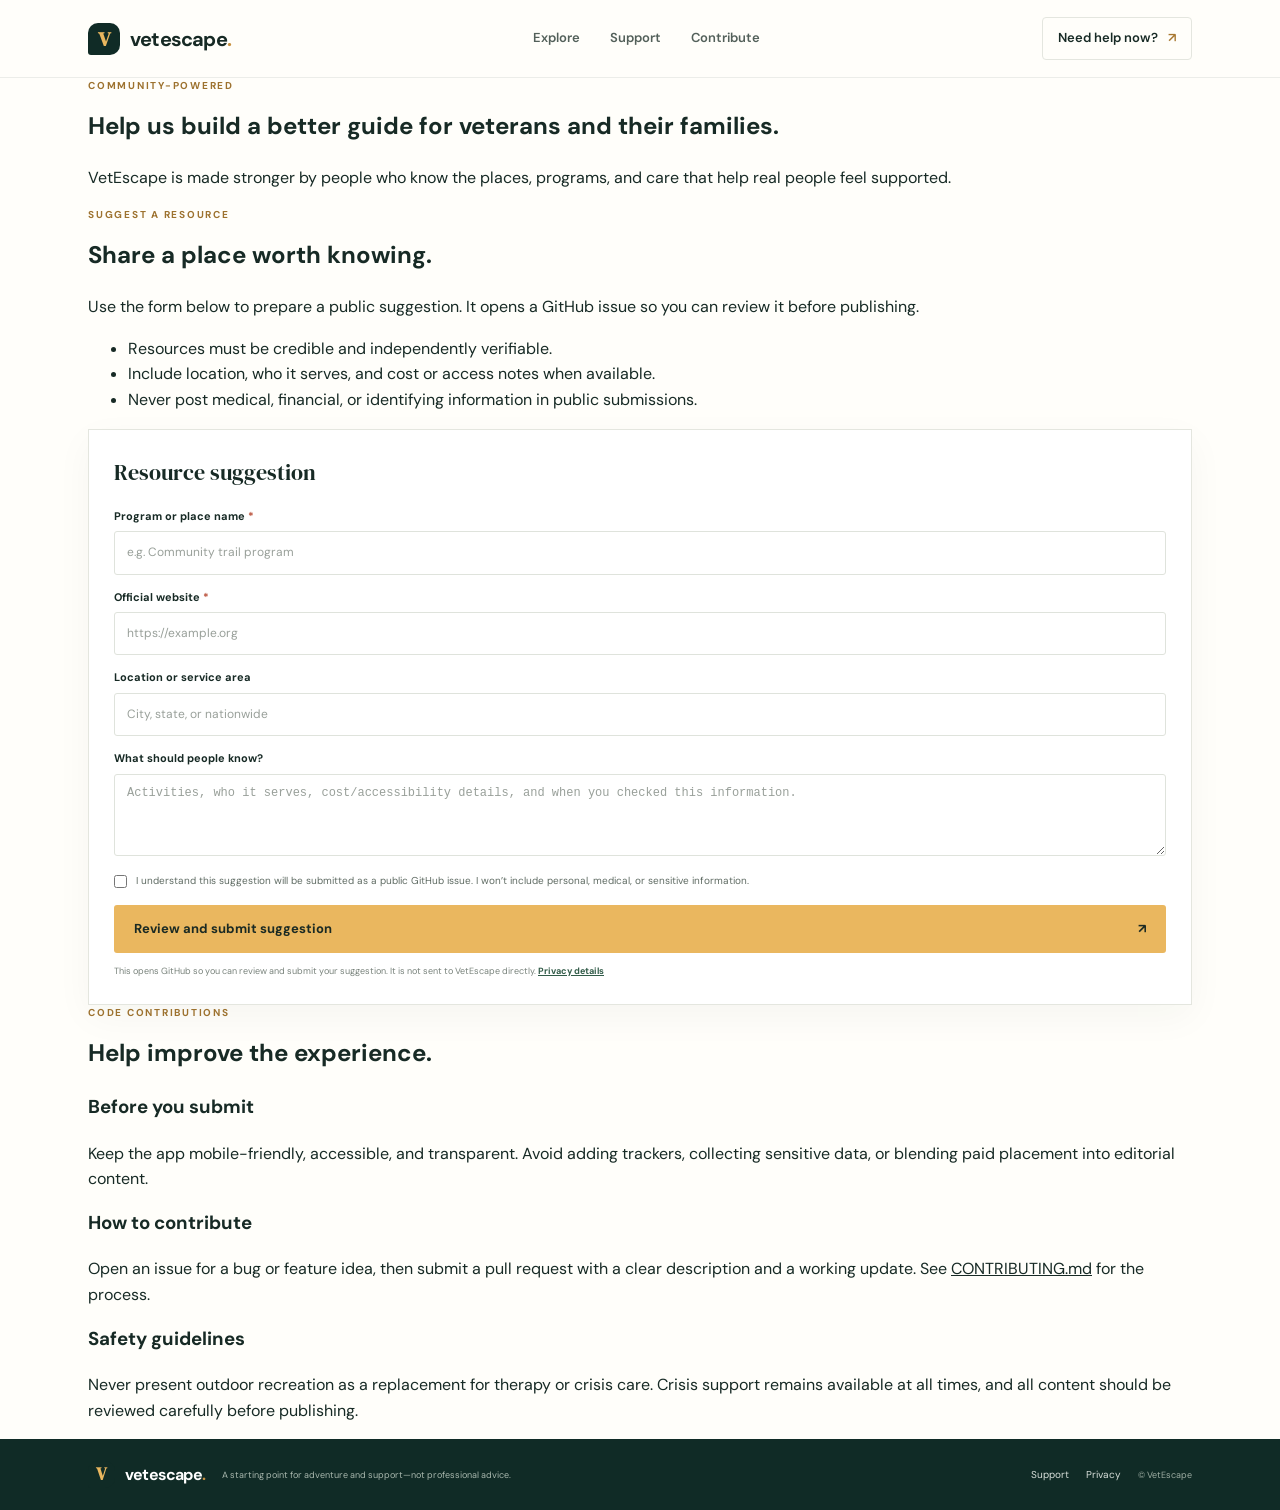
==== contribute.html @ 2bd5b64e "Expand the public launch with dedicated support, privacy, and contribution pages for the VetEscape a" ====
<!doctype html>
<html lang="en">
<head>
  <meta charset="utf-8">
  <meta name="viewport" content="width=device-width, initial-scale=1, viewport-fit=cover">
  <meta name="theme-color" content="#102b26">
  <meta name="description" content="Suggest a veteran resource, volunteer to help, or review the VetEscape guidelines and privacy policy.">
  <title>Contribute to VetEscape</title>
  <link rel="icon" href="icons/vetescape.svg" type="image/svg+xml">
  <link rel="manifest" href="manifest.webmanifest">
  <link rel="stylesheet" href="styles.css">
  <link rel="stylesheet" href="launch.css">
  <script src="app.js" defer></script>
</head>
<body>
  <header class="site-header"><div class="header-inner">
    <a class="brand" href="index.html" aria-label="VetEscape home"><span class="brand-mark" aria-hidden="true">V</span><span>vetescape<span class="brand-period">.</span></span></a>
    <nav class="main-nav" aria-label="Main navigation">
      <a href="index.html#explore">Explore</a>
      <a href="support.html">Support</a>
      <a href="contribute.html">Contribute</a>
    </nav>
    <a class="header-help" href="index.html#urgent-help">Need help now? <span aria-hidden="true">↗</span></a>
  </div></header>

  <main class="page-shell">
    <section class="page-hero subpage-hero">
      <div class="section-wrap narrow-copy">
        <p class="eyebrow eyebrow-dark">Community-powered</p>
        <h1>Help us build a better guide for veterans and their families.</h1>
        <p class="lead">VetEscape is made stronger by people who know the places, programs, and care that help real people feel supported.</p>
      </div>
    </section>

    <section class="section-wrap page-section">
      <div class="two-column-grid">
        <div>
          <p class="eyebrow eyebrow-dark">Suggest a resource</p>
          <h2>Share a place worth knowing.</h2>
          <p>Use the form below to prepare a public suggestion. It opens a GitHub issue so you can review it before publishing.</p>
          <ul class="bullet-list">
            <li>Resources must be credible and independently verifiable.</li>
            <li>Include location, who it serves, and cost or access notes when available.</li>
            <li>Never post medical, financial, or identifying information in public submissions.</li>
          </ul>
        </div>

        <form class="submission-form" id="resource-form">
          <p class="form-caption">Resource suggestion</p>
          <div class="form-row"><label for="submit-name">Program or place name <span aria-hidden="true">*</span></label><input id="submit-name" name="name" required maxlength="100" placeholder="e.g. Community trail program"></div>
          <div class="form-row"><label for="submit-url">Official website <span aria-hidden="true">*</span></label><input id="submit-url" name="url" type="url" required maxlength="300" placeholder="https://example.org"></div>
          <div class="form-row"><label for="submit-location">Location or service area</label><input id="submit-location" name="location" maxlength="120" placeholder="City, state, or nationwide"></div>
          <div class="form-row"><label for="submit-details">What should people know?</label><textarea id="submit-details" name="details" rows="4" maxlength="700" placeholder="Activities, who it serves, cost/accessibility details, and when you checked this information."></textarea></div>
          <label class="public-notice"><input id="public-confirm" type="checkbox" required><span>I understand this suggestion will be submitted as a public GitHub issue. I won’t include personal, medical, or sensitive information.</span></label>
          <button class="button button-primary submit-button" type="submit">Review and submit suggestion <span aria-hidden="true">↗</span></button>
          <p class="form-footnote">This opens GitHub so you can review and submit your suggestion. It is not sent to VetEscape directly. <a href="privacy.html">Privacy details</a></p>
        </form>
      </div>
    </section>

    <section class="section-wrap page-section muted-panel">
      <p class="eyebrow eyebrow-dark">Code contributions</p>
      <h2>Help improve the experience.</h2>
      <div class="stack-grid">
        <div>
          <h3>Before you submit</h3>
          <p>Keep the app mobile-friendly, accessible, and transparent. Avoid adding trackers, collecting sensitive data, or blending paid placement into editorial content.</p>
        </div>
        <div>
          <h3>How to contribute</h3>
          <p>Open an issue for a bug or feature idea, then submit a pull request with a clear description and a working update. See <a href="CONTRIBUTING.md">CONTRIBUTING.md</a> for the process.</p>
        </div>
        <div>
          <h3>Safety guidelines</h3>
          <p>Never present outdoor recreation as a replacement for therapy or crisis care. Crisis support remains available at all times, and all content should be reviewed carefully before publishing.</p>
        </div>
      </div>
    </section>
  </main>

  <footer class="site-footer">
    <div class="footer-inner">
      <a class="brand footer-brand" href="index.html"><span class="brand-mark" aria-hidden="true">V</span><span>vetescape<span class="brand-period">.</span></span></a>
      <p>A starting point for adventure and support—not professional advice.</p>
      <a href="support.html">Support</a>
      <a href="privacy.html">Privacy</a>
      <span class="copyright">© <span id="year"></span> VetEscape</span>
    </div>
  </footer>

  <div class="toast" id="toast" role="status" aria-live="polite"></div>
</body>
</html>
---- styles.css ----
@import url('https://fonts.googleapis.com/css2?family=DM+Sans:wght@400;500;600;700&family=DM+Serif+Display:ital@0;1&display=swap');
:root{--ink:#172a25;--forest:#102b26;--green:#24483d;--gold:#eab75f;--paper:#fffefa;--muted:#69746e;--line:#e4e6df;--serif:'DM Serif Display',Georgia,serif;--sans:'DM Sans',Arial,sans-serif;--max:1160px}*{box-sizing:border-box}html{scroll-behavior:smooth;scroll-padding-top:90px}body{margin:0;color:var(--ink);background:var(--paper);font:16px/1.6 var(--sans);-webkit-font-smoothing:antialiased}a{color:inherit}button,input{font:inherit}.skip-link{position:absolute;left:1rem;top:-100px;padding:.7rem 1rem;background:white;color:var(--ink);z-index:20}.skip-link:focus{top:1rem}.visually-hidden{position:absolute;width:1px;height:1px;padding:0;margin:-1px;overflow:hidden;clip:rect(0,0,0,0);white-space:nowrap;border:0}.site-header{height:78px;background:var(--paper);border-bottom:1px solid rgba(23,42,37,.08);position:relative;z-index:5}.header-inner{height:100%;max-width:var(--max);padding:0 28px;margin:auto;display:flex;align-items:center;justify-content:space-between}.brand{display:inline-flex;align-items:center;gap:10px;text-decoration:none;font-size:20px;font-weight:700;letter-spacing:-.8px}.brand-mark{width:32px;height:32px;display:grid;place-items:center;background:var(--forest);color:var(--gold);font-family:var(--serif);font-size:20px;border-radius:10px 10px 10px 3px}.brand-period{color:#c7903f}.main-nav{display:flex;gap:30px;margin-left:20px}.main-nav a,.header-help{font-size:13px;font-weight:600;text-decoration:none}.main-nav a{color:#53605a}.header-help{padding:10px 15px;border:1px solid var(--line);border-radius:4px}.header-help span{margin-left:7px;color:#a87831}.hero{background:var(--forest);color:#fff;min-height:500px;position:relative;overflow:hidden}.hero-inner{max-width:var(--max);min-height:500px;margin:auto;padding:62px 28px 54px;display:grid;grid-template-columns:1fr .95fr;align-items:center;gap:35px}.hero-copy{position:relative;z-index:2;padding-bottom:12px}.eyebrow{font-size:10px;letter-spacing:1.75px;text-transform:uppercase;font-weight:700;color:#e3ba71;margin:0 0 20px;display:flex;align-items:center;gap:10px}.eyebrow-dot{width:7px;height:7px;border-radius:50%;background:var(--gold)}h1,h2,h3,p{margin-top:0}.hero h1,.section-heading h2,.support-heading h2,.steps-heading h2,.contribute-inner h2,.closing-cta h2{font-family:var(--serif);font-weight:400;letter-spacing:-1.6px}.hero h1{font-size:clamp(43px,5.2vw,66px);line-height:1.08;margin:0 0 20px}.hero h1 em,.section-heading h2 em,.support-heading h2 em,.steps-heading h2 em,.contribute-inner h2 em,.closing-cta h2 em{font-weight:400;color:#d9b670}.hero-description{max-width:455px;color:#d0d9d3;font-size:15px;line-height:1.8;margin-bottom:25px}.button{min-height:48px;padding:0 20px;display:inline-flex;align-items:center;justify-content:center;gap:22px;border:0;border-radius:3px;text-decoration:none;font-weight:700;font-size:13px;cursor:pointer;transition:transform .18s,background .18s}.button:hover{transform:translateY(-2px)}.button-primary{background:var(--gold);color:#1b2a23}.button-primary:hover{background:#f1c778}.hero-note{font-size:11px;color:#c1cec5;margin:22px 0 0}.hero-note span{color:var(--gold);margin-right:7px}.hero-art{height:350px;position:relative;align-self:end}.sun{width:184px;height:184px;border-radius:50%;background:#dfb767;position:absolute;top:3px;right:82px}.landscape{width:100%;height:auto;position:absolute;right:-28px;bottom:-2px}.art-label{position:absolute;z-index:1;right:10px;top:92px;color:#f8eed9;writing-mode:vertical-rl;font-size:9px;letter-spacing:2px}.art-caption{position:absolute;z-index:1;left:24px;bottom:40px;display:flex;align-items:center;gap:9px;font-size:10px;color:#fff}.caption-line{width:27px;height:1px;background:var(--gold)}.hero-bottom{position:absolute;bottom:0;left:50%;transform:translateX(-50%);width:min(var(--max),100%);padding:10px 28px;border-top:1px solid #ffffff29;display:flex;justify-content:space-between;color:#9eb0a4;font-size:9px;letter-spacing:1.4px}.urgent-strip{background:#b94f39;color:white;padding:25px max(28px,calc((100vw - var(--max))/2 + 28px));display:grid;grid-template-columns:44px 1fr auto;column-gap:17px;align-items:center;position:relative}.urgent-icon{height:36px;width:36px;border:1px solid #ffffff8f;border-radius:50%;display:grid;place-items:center;font-family:var(--serif);font-size:21px}.urgent-copy{grid-column:2}.urgent-kicker{font-size:9px;text-transform:uppercase;font-weight:700;letter-spacing:1.4px;margin:0 0 2px;color:#ffe1ce}.urgent-copy h2{font-size:19px;line-height:1.3;margin:0 0 2px;font-family:var(--serif);font-weight:400}.urgent-copy>p:last-child{font-size:11px;color:#ffe3d8;margin:0}.urgent-actions{grid-column:3;grid-row:1 / span 2;display:flex;align-items:center;gap:20px}.button-light{background:#fffaf0;color:#57291f;min-height:42px;padding:0 15px;font-size:12px;gap:5px}.button-light strong{font-size:15px}.text-link{padding:0;border:0;background:none;color:#a87831;font-size:12px;font-weight:700;text-decoration:none;cursor:pointer}.light-link{color:white;white-space:nowrap}.light-link span{margin-left:5px}.urgent-emergency{position:absolute;right:max(28px,calc((100vw - var(--max))/2 + 28px));bottom:2px;margin:0;transform:translateY(100%);font-size:10px;color:#6b6258;z-index:1}.urgent-emergency a{font-weight:700;color:#8a3525}.section-wrap{max-width:var(--max);padding-left:28px;padding-right:28px;margin-left:auto;margin-right:auto}.explore-section{padding-top:96px;padding-bottom:83px}.section-heading{display:flex;align-items:flex-end;justify-content:space-between;gap:35px;margin-bottom:35px}.eyebrow-dark{color:#9d722f;margin-bottom:13px}.section-heading h2,.support-heading h2,.steps-heading h2,.contribute-inner h2{font-size:45px;line-height:1.12;margin:0}.section-heading h2 em,.support-heading h2 em,.steps-heading h2 em,.contribute-inner h2 em{color:#718977}.section-intro{max-width:390px;color:var(--muted);font-size:13px;line-height:1.9;margin:0 0 4px}.location-search{background:#f1f2eb;padding:17px 18px 12px;border:1px solid #e8e9e1;margin-bottom:25px}.location-field{display:flex;align-items:center;gap:10px}.location-icon{font-size:22px;color:#718977}.location-field input{height:45px;min-width:0;flex:1;background:#fff;border:1px solid #dfe3dc;border-radius:3px;padding:0 12px;outline:none;font-size:12px}.location-field input:focus,.search-box:focus-within{border-color:#718977;box-shadow:0 0 0 3px #7189771f}.location-submit{min-height:45px;gap:12px}.location-search>p{font-size:10px;color:#707a72;margin:8px 0 0 33px}.resource-tools{border-top:1px solid var(--line);padding-top:21px}.search-box{display:flex;align-items:center;width:min(100%,520px);height:48px;border:1px solid #dfe3dc;border-radius:3px;padding:0 13px;background:#fff}.search-icon{font-size:24px;color:#7e8982;line-height:1;margin-right:10px}.search-box input{border:0;outline:0;min-width:0;flex:1;background:transparent;color:var(--ink);font-size:12px}.search-box input::placeholder{color:#919993}.search-box kbd{font-family:var(--sans);font-size:10px;border:1px solid var(--line);border-radius:3px;color:#7c857f;padding:2px 6px}.category-list{display:flex;flex-wrap:wrap;gap:8px;margin-top:18px}.category-button{padding:8px 13px;border:1px solid #e3e5df;border-radius:99px;background:transparent;color:#626e67;font-size:11px;cursor:pointer;transition:all .15s}.category-button:hover{border-color:#718977;color:var(--forest)}.category-button.is-active{background:var(--forest);border-color:var(--forest);color:#fff}.results-meta{display:flex;justify-content:space-between;align-items:center;margin:32px 0 13px}.results-meta p{font-size:11px;font-weight:700;color:#657168;margin:0}.share-button{border:0;background:none;color:#53645a;font-size:11px;font-weight:700;cursor:pointer}.share-button span{color:#9d722f;margin-right:5px}.resource-grid{display:grid;grid-template-columns:repeat(3,1fr);gap:13px}.resource-card{min-height:210px;padding:20px 20px 17px;border:1px solid #e6e8e2;border-radius:4px;display:flex;flex-direction:column;background:#fff;transition:transform .18s,border-color .18s,box-shadow .18s}.resource-card:hover{transform:translateY(-3px);border-color:#cdd7cb;box-shadow:0 8px 24px #172a250f}.card-top{display:flex;justify-content:space-between;align-items:center;margin-bottom:14px}.card-category{font-size:9px;text-transform:uppercase;letter-spacing:1.1px;font-weight:700;color:#718977}.card-icon{width:30px;height:30px;border-radius:50%;display:grid;place-items:center;background:#eff2eb;color:#3c6551;font-size:14px}.resource-card h3{font-family:var(--serif);font-size:20px;font-weight:400;line-height:1.22;margin:0 0 8px}.resource-card>p{font-size:11px;line-height:1.65;color:#6c7770;margin:0 0 15px}.card-link{display:inline-flex;align-items:center;gap:7px;margin-top:auto;text-decoration:none;color:#315b48;font-size:11px;font-weight:700}.card-link:hover{text-decoration:underline}.source-note{display:flex;gap:9px;align-items:flex-start;margin:22px 0 0;color:#818a84;font-size:10px;line-height:1.7}.source-note span{color:#9c7c40;font-size:13px}.no-results{text-align:center;padding:56px 10px;color:#657168}.no-results>span{display:inline-grid;place-items:center;border-radius:50%;width:44px;height:44px;background:#eff2eb;font-size:22px}.no-results h3{font-family:var(--serif);font-size:23px;font-weight:400;margin:12px 0 4px;color:var(--ink)}.no-results p{font-size:12px;margin:0 0 12px}.no-results[hidden],.resource-grid[hidden]{display:none}.support-section{background:#17392f;color:#fff;padding:70px 0}.support-inner{display:grid;grid-template-columns:1fr 1fr;gap:75px;align-items:center}.support-heading .eyebrow{color:var(--gold)}.support-heading h2{font-size:42px}.support-heading h2 em{color:#d9b670}.support-heading>p:not(.eyebrow){max-width:405px;color:#cad6ce;font-size:12px;line-height:1.8;margin:15px 0 20px}.button-outline{border:1px solid #ffffff7a;color:white;min-height:43px;gap:13px}.button-outline:hover{background:#ffffff14}.support-note{display:grid;grid-template-columns:40px 1fr;gap:15px;padding:24px;border:1px solid #ffffff38;background:#ffffff09}.support-symbol{width:36px;height:36px;display:grid;place-items:center;border-radius:50%;background:#2c5145;color:#e8bc69;font-size:18px}.support-note h3{font-family:var(--serif);font-weight:400;font-size:21px;margin:0 0 7px}.support-note p{font-size:11px;line-height:1.8;color:#cfdbd2;margin:0 0 13px}.support-note a{display:block;color:#f0c66f;font-size:11px;font-weight:700;text-decoration:none;margin-top:9px}.support-note a:hover{text-decoration:underline}.steps-section{background:#f1f2eb;padding:74px 0 78px}.steps-inner{display:grid;grid-template-columns:.75fr 1.25fr;gap:90px;align-items:center}.steps-heading .eyebrow{color:#9d722f}.steps-heading h2{font-size:42px}.steps-heading>p:last-child{max-width:310px;font-size:12px;line-height:1.8;color:#6b766e;margin:16px 0 0}.steps-list{padding:0;margin:0;list-style:none;border-top:1px solid #dce1d8}.steps-list li{padding:22px 0;border-bottom:1px solid #dce1d8;display:grid;grid-template-columns:42px 1fr 22px;gap:13px;align-items:start}.step-number{font-size:10px;font-weight:700;color:#a37a3c;padding-top:4px}.steps-list h3{font-size:14px;margin:0 0 4px}.steps-list p{font-size:11px;line-height:1.7;color:#69756d;margin:0;max-width:430px}.step-arrow{color:#87968a}.contribute-section{padding:75px 0}.contribute-inner{display:grid;grid-template-columns:1fr .75fr;gap:80px;align-items:center}.contribute-inner>div:first-child>p:last-child{max-width:485px;color:var(--muted);font-size:13px;line-height:1.85;margin:14px 0 0}.contribute-actions{display:flex;align-items:flex-start;flex-direction:column;gap:13px}.community-link{font-size:12px;font-weight:700;color:#315b48;text-decoration:none}.community-link:hover{text-decoration:underline}.contribute-actions>p{font-size:10px;color:#818a84;margin:0}.closing-cta{padding:70px 20px 75px;text-align:center;background:#1a3a31;color:white}.closing-cta .eyebrow{justify-content:center}.closing-cta h2{font-family:var(--serif);font-weight:400;letter-spacing:-1.6px;font-size:44px;line-height:1.1;margin:0 0 23px}.closing-cta h2 em{color:var(--gold)}.site-footer{background:#102b26;color:#d9e0db}.footer-inner{max-width:var(--max);margin:auto;padding:22px 28px;display:flex;align-items:center;gap:20px}.footer-brand{font-size:16px;color:#fff}.footer-brand .brand-mark{width:27px;height:27px;font-size:17px}.footer-inner>p{font-size:9px;color:#a9b8ae;margin:0}.footer-inner>a:not(.brand){font-size:10px;text-decoration:none;color:#d9e0db;margin-left:auto}.footer-inner>a:not(.brand)+a:not(.brand){margin-left:0}.footer-inner>a:not(.brand) span{color:var(--gold);margin-left:4px}.copyright{font-size:9px;color:#9eada3}.toast{position:fixed;left:50%;bottom:22px;transform:translate(-50%,20px);padding:11px 17px;background:#172a25;color:#fff;font-size:12px;border-radius:4px;opacity:0;pointer-events:none;transition:opacity .2s,transform .2s;z-index:10;box-shadow:0 5px 20px #0002}.toast.is-visible{opacity:1;transform:translate(-50%,0)}
@media(max-width:760px){.hero-inner{grid-template-columns:1fr .8fr;gap:0;min-height:455px;padding-top:48px}.hero-art{height:300px;margin-right:-20px}.hero-description{font-size:13px}.urgent-strip{grid-template-columns:35px 1fr;gap:10px;padding-top:20px;padding-bottom:27px}.urgent-icon{width:31px;height:31px}.urgent-copy{grid-column:2}.urgent-actions{grid-column:2;grid-row:2;margin-top:13px;gap:15px}.urgent-emergency{right:25px;bottom:-4px}.section-heading{align-items:flex-start;flex-direction:column;gap:15px}.section-heading h2{font-size:40px}.section-intro{max-width:500px}.resource-grid{grid-template-columns:repeat(2,1fr)}.support-inner{grid-template-columns:1fr;gap:32px}.support-heading>p:not(.eyebrow){max-width:550px}.steps-inner{grid-template-columns:1fr;gap:35px}.steps-heading>p:last-child{max-width:500px}.contribute-inner{grid-template-columns:1fr;gap:25px}.footer-inner{flex-wrap:wrap;gap:12px 20px}.footer-inner>p{order:3;flex-basis:100%}.footer-inner>a:not(.brand){margin-left:auto}}
@media(max-width:520px){.site-header{height:66px}.header-inner{padding:0 19px}.main-nav{display:none}.brand{font-size:18px}.header-help{font-size:11px;padding:8px 10px}.hero-inner{display:block;min-height:0;padding:52px 21px 0}.hero h1{font-size:47px}.hero-description{max-width:380px}.hero-art{height:230px;margin:2px -10px 0 10px}.sun{width:135px;height:135px;right:73px;top:0}.landscape{right:-10px;width:100%}.art-label{right:0;top:54px}.art-caption{left:10px;bottom:25px}.hero-bottom{padding:9px 21px}.urgent-strip{padding:20px 19px 30px;grid-template-columns:30px 1fr}.urgent-copy h2{font-size:17px}.urgent-copy>p:last-child{font-size:10px}.urgent-actions{gap:12px}.button-light{font-size:11px;padding:0 11px}.light-link{font-size:11px}.urgent-emergency{right:19px;font-size:9px}.section-wrap{padding-left:20px;padding-right:20px}.explore-section{padding-top:78px;padding-bottom:65px}.section-heading h2{font-size:37px}.section-intro{font-size:12px}.location-search{padding:13px 12px 10px}.location-field{gap:7px;flex-wrap:wrap}.location-icon{display:none}.location-field input{flex-basis:100%}.location-submit{width:100%}.location-search>p{margin-left:0}.category-list{gap:7px}.category-button{font-size:10px;padding:7px 10px}.results-meta{margin-top:25px}.resource-grid{grid-template-columns:1fr;gap:10px}.resource-card{min-height:175px;padding:17px}.resource-card h3{font-size:19px}.support-section{padding:55px 0}.support-heading h2,.steps-heading h2,.contribute-inner h2{font-size:38px}.support-note{padding:18px 14px;grid-template-columns:32px 1fr;gap:12px}.support-symbol{width:30px;height:30px}.steps-section{padding:57px 0 60px}.steps-list li{grid-template-columns:32px 1fr 15px;gap:10px;padding:19px 0}.contribute-section{padding:56px 0}.closing-cta{padding:58px 15px 63px}.closing-cta h2{font-size:39px}.footer-inner{padding:20px}.footer-inner>a:not(.brand){margin-left:0}.copyright{margin-left:auto}}
@media(prefers-reduced-motion:reduce){*,*::before,*::after{scroll-behavior:auto!important;transition:none!important}}
---- launch.css ----
/* Launch polish: submission, sponsorship and installable app controls. */
.header-actions{display:flex;align-items:center;gap:10px}.install-button{display:inline-flex;align-items:center;gap:8px;min-height:39px;padding:0 12px;border:1px solid #dfe3dc;border-radius:4px;background:#fffefa;color:#24483d;font-size:11px;font-weight:700;cursor:pointer}.install-button span{color:#a87831}.install-button:hover,.install-button.install-ready{border-color:#718977;background:#f1f2eb}.contribute-section{padding:78px 0;background:#f8f7f2}.contribute-inner{display:grid;grid-template-columns:.82fr 1fr;gap:80px;align-items:start}.contribute-inner h2,.funding-inner h2{font-family:var(--serif);font-size:45px;font-weight:400;line-height:1.12;letter-spacing:-1.6px;margin:0}.contribute-inner h2 em,.funding-inner h2 em{font-weight:400;color:#718977}.contribute-intro>p:last-child{max-width:450px;color:var(--muted);font-size:13px;line-height:1.85;margin:15px 0 0}.submission-form{padding:25px;background:#fff;border:1px solid var(--line);box-shadow:0 12px 36px #172a250a}.form-caption{font-family:var(--serif);font-size:22px;margin:0 0 18px}.form-row{margin-bottom:14px}.form-row label{display:block;font-size:11px;font-weight:700;margin-bottom:6px}.form-row label span{color:#b94f39}.form-row input,.form-row textarea{display:block;width:100%;border:1px solid #dfe3dc;border-radius:3px;padding:11px 12px;background:#fff;color:var(--ink);font-size:12px;outline:none}.form-row textarea{resize:vertical;min-height:82px}.form-row input:focus,.form-row textarea:focus{border-color:#718977;box-shadow:0 0 0 3px #7189771f}.form-row input::placeholder,.form-row textarea::placeholder{color:#99a09a}.public-notice{display:flex;align-items:flex-start;gap:9px;color:#5f6b63;font-size:10px;line-height:1.55;margin:17px 0}.public-notice input{margin:2px 0 0;accent-color:var(--forest)}.submit-button{width:100%;justify-content:space-between}.form-footnote{font-size:9px;line-height:1.6;color:#78827b;margin:11px 0 0}.form-footnote a{color:#315b48;font-weight:700}.funding-section{padding:76px 0;background:var(--forest);color:#fff}.funding-inner{display:grid;grid-template-columns:1fr .85fr;gap:90px;align-items:center}.funding-inner .eyebrow{color:var(--gold)}.funding-inner h2 em{color:#d9b670}.funding-inner>div:first-child>p:last-child{max-width:430px;color:#cad6ce;font-size:13px;line-height:1.85;margin:16px 0 0}.funding-card{padding:25px;background:#ffffff0b;border:1px solid #ffffff3b}.funding-icon{display:grid;place-items:center;width:34px;height:34px;border-radius:50%;background:#2c5145;color:var(--gold)}.funding-card h3{font-family:var(--serif);font-weight:400;font-size:24px;margin:13px 0 6px}.funding-card>p:not(.funding-disclosure){font-size:11px;color:#d0dbd3;line-height:1.75;margin-bottom:18px}.funding-disclosure{border-top:1px solid #ffffff2d;padding-top:14px;margin:16px 0 0;color:#bbc9bf;font-size:9px;line-height:1.75}.footer-inner{gap:17px}.footer-inner>a:nth-of-type(2){margin-left:auto}.footer-inner>a:not(.brand){font-size:10px;text-decoration:none;color:#d9e0db}.footer-inner>a:not(.brand):hover{text-decoration:underline}.footer-emergency span{color:var(--gold)}
@media(max-width:760px){.contribute-inner,.funding-inner{grid-template-columns:1fr;gap:28px}.footer-inner{flex-wrap:wrap;gap:12px 18px}.footer-inner>p{order:3;flex-basis:100%}.footer-inner>a:nth-of-type(2){margin-left:0}}
@media(max-width:520px){.header-actions{gap:6px}.install-button{min-height:36px;padding:0 8px;font-size:10px}.header-help{font-size:10px;padding:8px}.contribute-section,.funding-section{padding:56px 0}.contribute-inner h2,.funding-inner h2{font-size:38px}.submission-form,.funding-card{padding:19px 15px}.footer-inner>a:nth-of-type(2){margin-left:0}}
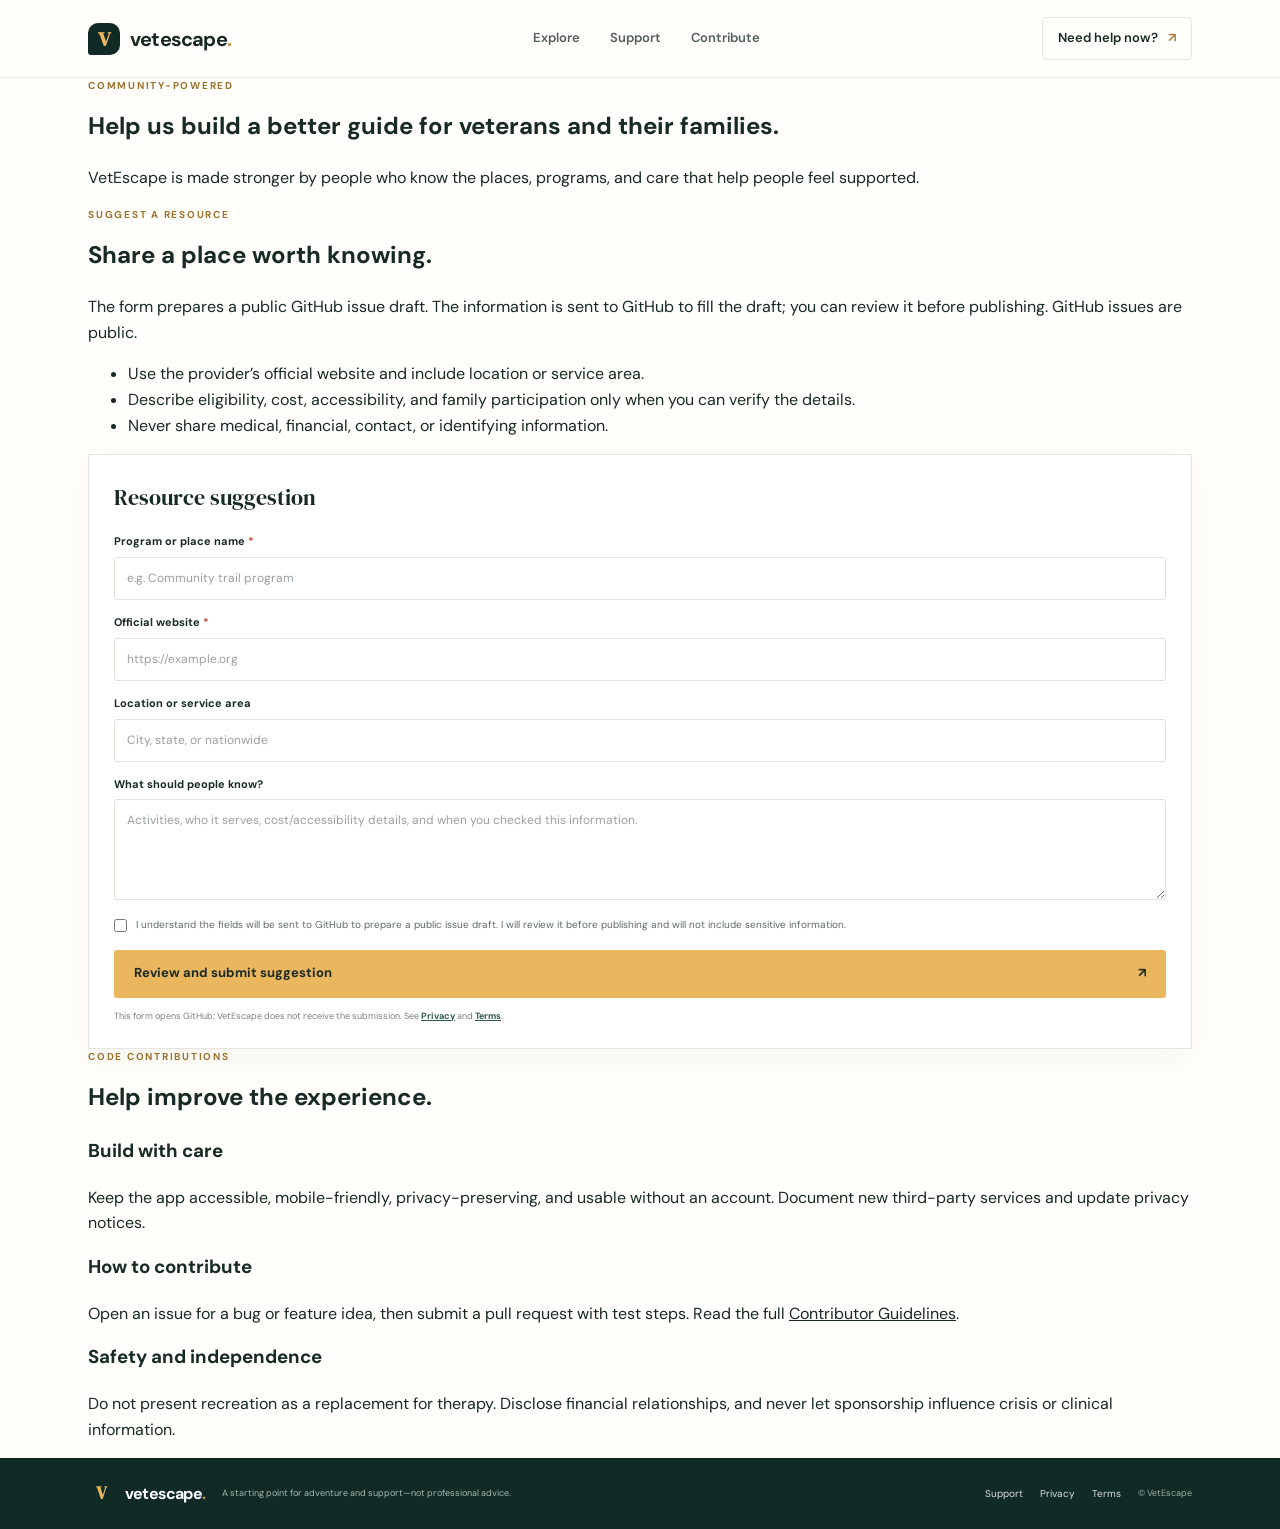
==== commit 4e8709d9: "Strengthen VetEscape legal, privacy, resource submission and contributor disclosures for launch" ====
--- a/contribute.html
+++ b/contribute.html
@@ -11,83 +11,21 @@
   <link rel="stylesheet" href="styles.css">
   <link rel="stylesheet" href="launch.css">
   <script src="app.js" defer></script>
+  <script src="launch.js" defer></script>
 </head>
 <body>
   <header class="site-header"><div class="header-inner">
     <a class="brand" href="index.html" aria-label="VetEscape home"><span class="brand-mark" aria-hidden="true">V</span><span>vetescape<span class="brand-period">.</span></span></a>
-    <nav class="main-nav" aria-label="Main navigation">
-      <a href="index.html#explore">Explore</a>
-      <a href="support.html">Support</a>
-      <a href="contribute.html">Contribute</a>
-    </nav>
+    <nav class="main-nav" aria-label="Main navigation"><a href="index.html#explore">Explore</a><a href="support.html">Support</a><a href="contribute.html">Contribute</a></nav>
     <a class="header-help" href="index.html#urgent-help">Need help now? <span aria-hidden="true">↗</span></a>
   </div></header>
-
   <main class="page-shell">
-    <section class="page-hero subpage-hero">
-      <div class="section-wrap narrow-copy">
-        <p class="eyebrow eyebrow-dark">Community-powered</p>
-        <h1>Help us build a better guide for veterans and their families.</h1>
-        <p class="lead">VetEscape is made stronger by people who know the places, programs, and care that help real people feel supported.</p>
-      </div>
-    </section>
-
-    <section class="section-wrap page-section">
-      <div class="two-column-grid">
-        <div>
-          <p class="eyebrow eyebrow-dark">Suggest a resource</p>
-          <h2>Share a place worth knowing.</h2>
-          <p>Use the form below to prepare a public suggestion. It opens a GitHub issue so you can review it before publishing.</p>
-          <ul class="bullet-list">
-            <li>Resources must be credible and independently verifiable.</li>
-            <li>Include location, who it serves, and cost or access notes when available.</li>
-            <li>Never post medical, financial, or identifying information in public submissions.</li>
-          </ul>
-        </div>
-
-        <form class="submission-form" id="resource-form">
-          <p class="form-caption">Resource suggestion</p>
-          <div class="form-row"><label for="submit-name">Program or place name <span aria-hidden="true">*</span></label><input id="submit-name" name="name" required maxlength="100" placeholder="e.g. Community trail program"></div>
-          <div class="form-row"><label for="submit-url">Official website <span aria-hidden="true">*</span></label><input id="submit-url" name="url" type="url" required maxlength="300" placeholder="https://example.org"></div>
-          <div class="form-row"><label for="submit-location">Location or service area</label><input id="submit-location" name="location" maxlength="120" placeholder="City, state, or nationwide"></div>
-          <div class="form-row"><label for="submit-details">What should people know?</label><textarea id="submit-details" name="details" rows="4" maxlength="700" placeholder="Activities, who it serves, cost/accessibility details, and when you checked this information."></textarea></div>
-          <label class="public-notice"><input id="public-confirm" type="checkbox" required><span>I understand this suggestion will be submitted as a public GitHub issue. I won’t include personal, medical, or sensitive information.</span></label>
-          <button class="button button-primary submit-button" type="submit">Review and submit suggestion <span aria-hidden="true">↗</span></button>
-          <p class="form-footnote">This opens GitHub so you can review and submit your suggestion. It is not sent to VetEscape directly. <a href="privacy.html">Privacy details</a></p>
-        </form>
-      </div>
-    </section>
-
-    <section class="section-wrap page-section muted-panel">
-      <p class="eyebrow eyebrow-dark">Code contributions</p>
-      <h2>Help improve the experience.</h2>
-      <div class="stack-grid">
-        <div>
-          <h3>Before you submit</h3>
-          <p>Keep the app mobile-friendly, accessible, and transparent. Avoid adding trackers, collecting sensitive data, or blending paid placement into editorial content.</p>
-        </div>
-        <div>
-          <h3>How to contribute</h3>
-          <p>Open an issue for a bug or feature idea, then submit a pull request with a clear description and a working update. See <a href="CONTRIBUTING.md">CONTRIBUTING.md</a> for the process.</p>
-        </div>
-        <div>
-          <h3>Safety guidelines</h3>
-          <p>Never present outdoor recreation as a replacement for therapy or crisis care. Crisis support remains available at all times, and all content should be reviewed carefully before publishing.</p>
-        </div>
-      </div>
-    </section>
+    <section class="page-hero subpage-hero"><div class="section-wrap narrow-copy"><p class="eyebrow eyebrow-dark">Community-powered</p><h1>Help us build a better guide for veterans and their families.</h1><p class="lead">VetEscape is made stronger by people who know the places, programs, and care that help people feel supported.</p></div></section>
+    <section class="section-wrap page-section"><div class="two-column-grid"><div><p class="eyebrow eyebrow-dark">Suggest a resource</p><h2>Share a place worth knowing.</h2><p>The form prepares a public GitHub issue draft. The information is sent to GitHub to fill the draft; you can review it before publishing. GitHub issues are public.</p><ul class="bullet-list"><li>Use the provider’s official website and include location or service area.</li><li>Describe eligibility, cost, accessibility, and family participation only when you can verify the details.</li><li>Never share medical, financial, contact, or identifying information.</li></ul></div>
+      <form class="submission-form" id="resource-form"><p class="form-caption">Resource suggestion</p><div class="form-row"><label for="submit-name">Program or place name <span aria-hidden="true">*</span></label><input id="submit-name" name="name" required maxlength="100" placeholder="e.g. Community trail program"></div><div class="form-row"><label for="submit-url">Official website <span aria-hidden="true">*</span></label><input id="submit-url" name="url" type="url" required maxlength="300" placeholder="https://example.org"></div><div class="form-row"><label for="submit-location">Location or service area</label><input id="submit-location" name="location" maxlength="120" placeholder="City, state, or nationwide"></div><div class="form-row"><label for="submit-details">What should people know?</label><textarea id="submit-details" name="details" rows="4" maxlength="700" placeholder="Activities, who it serves, cost/accessibility details, and when you checked this information."></textarea></div><label class="public-notice"><input id="public-confirm" type="checkbox" required><span>I understand the fields will be sent to GitHub to prepare a public issue draft. I will review it before publishing and will not include sensitive information.</span></label><button class="button button-primary submit-button" type="submit">Review and submit suggestion <span aria-hidden="true">↗</span></button><p class="form-footnote">This form opens GitHub; VetEscape does not receive the submission. See <a href="privacy.html">Privacy</a> and <a href="terms.html">Terms</a>.</p></form></div></section>
+    <section class="section-wrap page-section muted-panel"><p class="eyebrow eyebrow-dark">Code contributions</p><h2>Help improve the experience.</h2><div class="stack-grid"><div><h3>Build with care</h3><p>Keep the app accessible, mobile-friendly, privacy-preserving, and usable without an account. Document new third-party services and update privacy notices.</p></div><div><h3>How to contribute</h3><p>Open an issue for a bug or feature idea, then submit a pull request with test steps. Read the full <a href="CONTRIBUTING.md">Contributor Guidelines</a>.</p></div><div><h3>Safety and independence</h3><p>Do not present recreation as a replacement for therapy. Disclose financial relationships, and never let sponsorship influence crisis or clinical information.</p></div></div></section>
   </main>
-
-  <footer class="site-footer">
-    <div class="footer-inner">
-      <a class="brand footer-brand" href="index.html"><span class="brand-mark" aria-hidden="true">V</span><span>vetescape<span class="brand-period">.</span></span></a>
-      <p>A starting point for adventure and support—not professional advice.</p>
-      <a href="support.html">Support</a>
-      <a href="privacy.html">Privacy</a>
-      <span class="copyright">© <span id="year"></span> VetEscape</span>
-    </div>
-  </footer>
-
+  <footer class="site-footer"><div class="footer-inner"><a class="brand footer-brand" href="index.html"><span class="brand-mark" aria-hidden="true">V</span><span>vetescape<span class="brand-period">.</span></span></a><p>A starting point for adventure and support—not professional advice.</p><a href="support.html">Support</a><a href="privacy.html">Privacy</a><a href="terms.html">Terms</a><span class="copyright">© <span id="year"></span> VetEscape</span></div></footer>
   <div class="toast" id="toast" role="status" aria-live="polite"></div>
 </body>
 </html>
--- a/styles.css
+++ b/styles.css
@@ -1,5 +1,4 @@
 @import url('https://fonts.googleapis.com/css2?family=DM+Sans:wght@400;500;600;700&family=DM+Serif+Display:ital@0;1&display=swap');
-:root{--ink:#172a25;--forest:#102b26;--green:#24483d;--gold:#eab75f;--paper:#fffefa;--muted:#69746e;--line:#e4e6df;--serif:'DM Serif Display',Georgia,serif;--sans:'DM Sans',Arial,sans-serif;--max:1160px}*{box-sizing:border-box}html{scroll-behavior:smooth;scroll-padding-top:90px}body{margin:0;color:var(--ink);background:var(--paper);font:16px/1.6 var(--sans);-webkit-font-smoothing:antialiased}a{color:inherit}button,input{font:inherit}.skip-link{position:absolute;left:1rem;top:-100px;padding:.7rem 1rem;background:white;color:var(--ink);z-index:20}.skip-link:focus{top:1rem}.visually-hidden{position:absolute;width:1px;height:1px;padding:0;margin:-1px;overflow:hidden;clip:rect(0,0,0,0);white-space:nowrap;border:0}.site-header{height:78px;background:var(--paper);border-bottom:1px solid rgba(23,42,37,.08);position:relative;z-index:5}.header-inner{height:100%;max-width:var(--max);padding:0 28px;margin:auto;display:flex;align-items:center;justify-content:space-between}.brand{display:inline-flex;align-items:center;gap:10px;text-decoration:none;font-size:20px;font-weight:700;letter-spacing:-.8px}.brand-mark{width:32px;height:32px;display:grid;place-items:center;background:var(--forest);color:var(--gold);font-family:var(--serif);font-size:20px;border-radius:10px 10px 10px 3px}.brand-period{color:#c7903f}.main-nav{display:flex;gap:30px;margin-left:20px}.main-nav a,.header-help{font-size:13px;font-weight:600;text-decoration:none}.main-nav a{color:#53605a}.header-help{padding:10px 15px;border:1px solid var(--line);border-radius:4px}.header-help span{margin-left:7px;color:#a87831}.hero{background:var(--forest);color:#fff;min-height:500px;position:relative;overflow:hidden}.hero-inner{max-width:var(--max);min-height:500px;margin:auto;padding:62px 28px 54px;display:grid;grid-template-columns:1fr .95fr;align-items:center;gap:35px}.hero-copy{position:relative;z-index:2;padding-bottom:12px}.eyebrow{font-size:10px;letter-spacing:1.75px;text-transform:uppercase;font-weight:700;color:#e3ba71;margin:0 0 20px;display:flex;align-items:center;gap:10px}.eyebrow-dot{width:7px;height:7px;border-radius:50%;background:var(--gold)}h1,h2,h3,p{margin-top:0}.hero h1,.section-heading h2,.support-heading h2,.steps-heading h2,.contribute-inner h2,.closing-cta h2{font-family:var(--serif);font-weight:400;letter-spacing:-1.6px}.hero h1{font-size:clamp(43px,5.2vw,66px);line-height:1.08;margin:0 0 20px}.hero h1 em,.section-heading h2 em,.support-heading h2 em,.steps-heading h2 em,.contribute-inner h2 em,.closing-cta h2 em{font-weight:400;color:#d9b670}.hero-description{max-width:455px;color:#d0d9d3;font-size:15px;line-height:1.8;margin-bottom:25px}.button{min-height:48px;padding:0 20px;display:inline-flex;align-items:center;justify-content:center;gap:22px;border:0;border-radius:3px;text-decoration:none;font-weight:700;font-size:13px;cursor:pointer;transition:transform .18s,background .18s}.button:hover{transform:translateY(-2px)}.button-primary{background:var(--gold);color:#1b2a23}.button-primary:hover{background:#f1c778}.hero-note{font-size:11px;color:#c1cec5;margin:22px 0 0}.hero-note span{color:var(--gold);margin-right:7px}.hero-art{height:350px;position:relative;align-self:end}.sun{width:184px;height:184px;border-radius:50%;background:#dfb767;position:absolute;top:3px;right:82px}.landscape{width:100%;height:auto;position:absolute;right:-28px;bottom:-2px}.art-label{position:absolute;z-index:1;right:10px;top:92px;color:#f8eed9;writing-mode:vertical-rl;font-size:9px;letter-spacing:2px}.art-caption{position:absolute;z-index:1;left:24px;bottom:40px;display:flex;align-items:center;gap:9px;font-size:10px;color:#fff}.caption-line{width:27px;height:1px;background:var(--gold)}.hero-bottom{position:absolute;bottom:0;left:50%;transform:translateX(-50%);width:min(var(--max),100%);padding:10px 28px;border-top:1px solid #ffffff29;display:flex;justify-content:space-between;color:#9eb0a4;font-size:9px;letter-spacing:1.4px}.urgent-strip{background:#b94f39;color:white;padding:25px max(28px,calc((100vw - var(--max))/2 + 28px));display:grid;grid-template-columns:44px 1fr auto;column-gap:17px;align-items:center;position:relative}.urgent-icon{height:36px;width:36px;border:1px solid #ffffff8f;border-radius:50%;display:grid;place-items:center;font-family:var(--serif);font-size:21px}.urgent-copy{grid-column:2}.urgent-kicker{font-size:9px;text-transform:uppercase;font-weight:700;letter-spacing:1.4px;margin:0 0 2px;color:#ffe1ce}.urgent-copy h2{font-size:19px;line-height:1.3;margin:0 0 2px;font-family:var(--serif);font-weight:400}.urgent-copy>p:last-child{font-size:11px;color:#ffe3d8;margin:0}.urgent-actions{grid-column:3;grid-row:1 / span 2;display:flex;align-items:center;gap:20px}.button-light{background:#fffaf0;color:#57291f;min-height:42px;padding:0 15px;font-size:12px;gap:5px}.button-light strong{font-size:15px}.text-link{padding:0;border:0;background:none;color:#a87831;font-size:12px;font-weight:700;text-decoration:none;cursor:pointer}.light-link{color:white;white-space:nowrap}.light-link span{margin-left:5px}.urgent-emergency{position:absolute;right:max(28px,calc((100vw - var(--max))/2 + 28px));bottom:2px;margin:0;transform:translateY(100%);font-size:10px;color:#6b6258;z-index:1}.urgent-emergency a{font-weight:700;color:#8a3525}.section-wrap{max-width:var(--max);padding-left:28px;padding-right:28px;margin-left:auto;margin-right:auto}.explore-section{padding-top:96px;padding-bottom:83px}.section-heading{display:flex;align-items:flex-end;justify-content:space-between;gap:35px;margin-bottom:35px}.eyebrow-dark{color:#9d722f;margin-bottom:13px}.section-heading h2,.support-heading h2,.steps-heading h2,.contribute-inner h2{font-size:45px;line-height:1.12;margin:0}.section-heading h2 em,.support-heading h2 em,.steps-heading h2 em,.contribute-inner h2 em{color:#718977}.section-intro{max-width:390px;color:var(--muted);font-size:13px;line-height:1.9;margin:0 0 4px}.location-search{background:#f1f2eb;padding:17px 18px 12px;border:1px solid #e8e9e1;margin-bottom:25px}.location-field{display:flex;align-items:center;gap:10px}.location-icon{font-size:22px;color:#718977}.location-field input{height:45px;min-width:0;flex:1;background:#fff;border:1px solid #dfe3dc;border-radius:3px;padding:0 12px;outline:none;font-size:12px}.location-field input:focus,.search-box:focus-within{border-color:#718977;box-shadow:0 0 0 3px #7189771f}.location-submit{min-height:45px;gap:12px}.location-search>p{font-size:10px;color:#707a72;margin:8px 0 0 33px}.resource-tools{border-top:1px solid var(--line);padding-top:21px}.search-box{display:flex;align-items:center;width:min(100%,520px);height:48px;border:1px solid #dfe3dc;border-radius:3px;padding:0 13px;background:#fff}.search-icon{font-size:24px;color:#7e8982;line-height:1;margin-right:10px}.search-box input{border:0;outline:0;min-width:0;flex:1;background:transparent;color:var(--ink);font-size:12px}.search-box input::placeholder{color:#919993}.search-box kbd{font-family:var(--sans);font-size:10px;border:1px solid var(--line);border-radius:3px;color:#7c857f;padding:2px 6px}.category-list{display:flex;flex-wrap:wrap;gap:8px;margin-top:18px}.category-button{padding:8px 13px;border:1px solid #e3e5df;border-radius:99px;background:transparent;color:#626e67;font-size:11px;cursor:pointer;transition:all .15s}.category-button:hover{border-color:#718977;color:var(--forest)}.category-button.is-active{background:var(--forest);border-color:var(--forest);color:#fff}.results-meta{display:flex;justify-content:space-between;align-items:center;margin:32px 0 13px}.results-meta p{font-size:11px;font-weight:700;color:#657168;margin:0}.share-button{border:0;background:none;color:#53645a;font-size:11px;font-weight:700;cursor:pointer}.share-button span{color:#9d722f;margin-right:5px}.resource-grid{display:grid;grid-template-columns:repeat(3,1fr);gap:13px}.resource-card{min-height:210px;padding:20px 20px 17px;border:1px solid #e6e8e2;border-radius:4px;display:flex;flex-direction:column;background:#fff;transition:transform .18s,border-color .18s,box-shadow .18s}.resource-card:hover{transform:translateY(-3px);border-color:#cdd7cb;box-shadow:0 8px 24px #172a250f}.card-top{display:flex;justify-content:space-between;align-items:center;margin-bottom:14px}.card-category{font-size:9px;text-transform:uppercase;letter-spacing:1.1px;font-weight:700;color:#718977}.card-icon{width:30px;height:30px;border-radius:50%;display:grid;place-items:center;background:#eff2eb;color:#3c6551;font-size:14px}.resource-card h3{font-family:var(--serif);font-size:20px;font-weight:400;line-height:1.22;margin:0 0 8px}.resource-card>p{font-size:11px;line-height:1.65;color:#6c7770;margin:0 0 15px}.card-link{display:inline-flex;align-items:center;gap:7px;margin-top:auto;text-decoration:none;color:#315b48;font-size:11px;font-weight:700}.card-link:hover{text-decoration:underline}.source-note{display:flex;gap:9px;align-items:flex-start;margin:22px 0 0;color:#818a84;font-size:10px;line-height:1.7}.source-note span{color:#9c7c40;font-size:13px}.no-results{text-align:center;padding:56px 10px;color:#657168}.no-results>span{display:inline-grid;place-items:center;border-radius:50%;width:44px;height:44px;background:#eff2eb;font-size:22px}.no-results h3{font-family:var(--serif);font-size:23px;font-weight:400;margin:12px 0 4px;color:var(--ink)}.no-results p{font-size:12px;margin:0 0 12px}.no-results[hidden],.resource-grid[hidden]{display:none}.support-section{background:#17392f;color:#fff;padding:70px 0}.support-inner{display:grid;grid-template-columns:1fr 1fr;gap:75px;align-items:center}.support-heading .eyebrow{color:var(--gold)}.support-heading h2{font-size:42px}.support-heading h2 em{color:#d9b670}.support-heading>p:not(.eyebrow){max-width:405px;color:#cad6ce;font-size:12px;line-height:1.8;margin:15px 0 20px}.button-outline{border:1px solid #ffffff7a;color:white;min-height:43px;gap:13px}.button-outline:hover{background:#ffffff14}.support-note{display:grid;grid-template-columns:40px 1fr;gap:15px;padding:24px;border:1px solid #ffffff38;background:#ffffff09}.support-symbol{width:36px;height:36px;display:grid;place-items:center;border-radius:50%;background:#2c5145;color:#e8bc69;font-size:18px}.support-note h3{font-family:var(--serif);font-weight:400;font-size:21px;margin:0 0 7px}.support-note p{font-size:11px;line-height:1.8;color:#cfdbd2;margin:0 0 13px}.support-note a{display:block;color:#f0c66f;font-size:11px;font-weight:700;text-decoration:none;margin-top:9px}.support-note a:hover{text-decoration:underline}.steps-section{background:#f1f2eb;padding:74px 0 78px}.steps-inner{display:grid;grid-template-columns:.75fr 1.25fr;gap:90px;align-items:center}.steps-heading .eyebrow{color:#9d722f}.steps-heading h2{font-size:42px}.steps-heading>p:last-child{max-width:310px;font-size:12px;line-height:1.8;color:#6b766e;margin:16px 0 0}.steps-list{padding:0;margin:0;list-style:none;border-top:1px solid #dce1d8}.steps-list li{padding:22px 0;border-bottom:1px solid #dce1d8;display:grid;grid-template-columns:42px 1fr 22px;gap:13px;align-items:start}.step-number{font-size:10px;font-weight:700;color:#a37a3c;padding-top:4px}.steps-list h3{font-size:14px;margin:0 0 4px}.steps-list p{font-size:11px;line-height:1.7;color:#69756d;margin:0;max-width:430px}.step-arrow{color:#87968a}.contribute-section{padding:75px 0}.contribute-inner{display:grid;grid-template-columns:1fr .75fr;gap:80px;align-items:center}.contribute-inner>div:first-child>p:last-child{max-width:485px;color:var(--muted);font-size:13px;line-height:1.85;margin:14px 0 0}.contribute-actions{display:flex;align-items:flex-start;flex-direction:column;gap:13px}.community-link{font-size:12px;font-weight:700;color:#315b48;text-decoration:none}.community-link:hover{text-decoration:underline}.contribute-actions>p{font-size:10px;color:#818a84;margin:0}.closing-cta{padding:70px 20px 75px;text-align:center;background:#1a3a31;color:white}.closing-cta .eyebrow{justify-content:center}.closing-cta h2{font-family:var(--serif);font-weight:400;letter-spacing:-1.6px;font-size:44px;line-height:1.1;margin:0 0 23px}.closing-cta h2 em{color:var(--gold)}.site-footer{background:#102b26;color:#d9e0db}.footer-inner{max-width:var(--max);margin:auto;padding:22px 28px;display:flex;align-items:center;gap:20px}.footer-brand{font-size:16px;color:#fff}.footer-brand .brand-mark{width:27px;height:27px;font-size:17px}.footer-inner>p{font-size:9px;color:#a9b8ae;margin:0}.footer-inner>a:not(.brand){font-size:10px;text-decoration:none;color:#d9e0db;margin-left:auto}.footer-inner>a:not(.brand)+a:not(.brand){margin-left:0}.footer-inner>a:not(.brand) span{color:var(--gold);margin-left:4px}.copyright{font-size:9px;color:#9eada3}.toast{position:fixed;left:50%;bottom:22px;transform:translate(-50%,20px);padding:11px 17px;background:#172a25;color:#fff;font-size:12px;border-radius:4px;opacity:0;pointer-events:none;transition:opacity .2s,transform .2s;z-index:10;box-shadow:0 5px 20px #0002}.toast.is-visible{opacity:1;transform:translate(-50%,0)}
-@media(max-width:760px){.hero-inner{grid-template-columns:1fr .8fr;gap:0;min-height:455px;padding-top:48px}.hero-art{height:300px;margin-right:-20px}.hero-description{font-size:13px}.urgent-strip{grid-template-columns:35px 1fr;gap:10px;padding-top:20px;padding-bottom:27px}.urgent-icon{width:31px;height:31px}.urgent-copy{grid-column:2}.urgent-actions{grid-column:2;grid-row:2;margin-top:13px;gap:15px}.urgent-emergency{right:25px;bottom:-4px}.section-heading{align-items:flex-start;flex-direction:column;gap:15px}.section-heading h2{font-size:40px}.section-intro{max-width:500px}.resource-grid{grid-template-columns:repeat(2,1fr)}.support-inner{grid-template-columns:1fr;gap:32px}.support-heading>p:not(.eyebrow){max-width:550px}.steps-inner{grid-template-columns:1fr;gap:35px}.steps-heading>p:last-child{max-width:500px}.contribute-inner{grid-template-columns:1fr;gap:25px}.footer-inner{flex-wrap:wrap;gap:12px 20px}.footer-inner>p{order:3;flex-basis:100%}.footer-inner>a:not(.brand){margin-left:auto}}
-@media(max-width:520px){.site-header{height:66px}.header-inner{padding:0 19px}.main-nav{display:none}.brand{font-size:18px}.header-help{font-size:11px;padding:8px 10px}.hero-inner{display:block;min-height:0;padding:52px 21px 0}.hero h1{font-size:47px}.hero-description{max-width:380px}.hero-art{height:230px;margin:2px -10px 0 10px}.sun{width:135px;height:135px;right:73px;top:0}.landscape{right:-10px;width:100%}.art-label{right:0;top:54px}.art-caption{left:10px;bottom:25px}.hero-bottom{padding:9px 21px}.urgent-strip{padding:20px 19px 30px;grid-template-columns:30px 1fr}.urgent-copy h2{font-size:17px}.urgent-copy>p:last-child{font-size:10px}.urgent-actions{gap:12px}.button-light{font-size:11px;padding:0 11px}.light-link{font-size:11px}.urgent-emergency{right:19px;font-size:9px}.section-wrap{padding-left:20px;padding-right:20px}.explore-section{padding-top:78px;padding-bottom:65px}.section-heading h2{font-size:37px}.section-intro{font-size:12px}.location-search{padding:13px 12px 10px}.location-field{gap:7px;flex-wrap:wrap}.location-icon{display:none}.location-field input{flex-basis:100%}.location-submit{width:100%}.location-search>p{margin-left:0}.category-list{gap:7px}.category-button{font-size:10px;padding:7px 10px}.results-meta{margin-top:25px}.resource-grid{grid-template-columns:1fr;gap:10px}.resource-card{min-height:175px;padding:17px}.resource-card h3{font-size:19px}.support-section{padding:55px 0}.support-heading h2,.steps-heading h2,.contribute-inner h2{font-size:38px}.support-note{padding:18px 14px;grid-template-columns:32px 1fr;gap:12px}.support-symbol{width:30px;height:30px}.steps-section{padding:57px 0 60px}.steps-list li{grid-template-columns:32px 1fr 15px;gap:10px;padding:19px 0}.contribute-section{padding:56px 0}.closing-cta{padding:58px 15px 63px}.closing-cta h2{font-size:39px}.footer-inner{padding:20px}.footer-inner>a:not(.brand){margin-left:0}.copyright{margin-left:auto}}
-@media(prefers-reduced-motion:reduce){*,*::before,*::after{scroll-behavior:auto!important;transition:none!important}}
+:root{--ink:#172a25;--forest:#102b26;--green:#24483d;--gold:#eab75f;--paper:#fffefa;--muted:#69746e;--line:#e4e6df;--serif:'DM Serif Display',Georgia,serif;--sans:'DM Sans',Arial,sans-serif;--max:1160px}*{box-sizing:border-box}html{scroll-behavior:smooth;scroll-padding-top:90px}body{margin:0;color:var(--ink);background:var(--paper);font:16px/1.6 var(--sans);-webkit-font-smoothing:antialiased}a{color:inherit}button,input,textarea{font:inherit}.skip-link{position:absolute;left:1rem;top:-100px;padding:.7rem 1rem;background:white;color:var(--ink);z-index:20}.skip-link:focus{top:1rem}.visually-hidden{position:absolute;width:1px;height:1px;padding:0;margin:-1px;overflow:hidden;clip:rect(0,0,0,0);white-space:nowrap;border:0}.site-header{height:78px;background:var(--paper);border-bottom:1px solid #172a2514;position:sticky;top:0;z-index:100}.header-inner{height:100%;max-width:var(--max);padding:0 28px;margin:auto;display:flex;align-items:center;justify-content:space-between}.brand{display:inline-flex;align-items:center;gap:10px;text-decoration:none;font-size:20px;font-weight:700;letter-spacing:-.8px}.brand-mark{width:32px;height:32px;display:grid;place-items:center;background:var(--forest);color:var(--gold);font-family:var(--serif);font-size:20px;border-radius:10px 10px 10px 3px}.brand-period{color:#c7903f}.main-nav{display:flex;gap:30px;margin-left:20px}.main-nav a,.header-help{font-size:13px;font-weight:600;text-decoration:none}.main-nav a{color:#53605a}.main-nav a:hover,.text-link:hover,.community-link:hover{color:#9e6d24}.header-actions{display:flex;align-items:center;gap:10px}.header-help{padding:10px 15px;border:1px solid var(--line);border-radius:4px}.header-help span{margin-left:7px;color:#a87831}.install-button{display:inline-flex;align-items:center;gap:8px;min-height:39px;padding:0 12px;border:1px solid #dfe3dc;border-radius:4px;background:#fffefa;color:#24483d;font-size:11px;font-weight:700;cursor:pointer}.install-button span{color:#a87831}.install-button:hover,.install-button.install-ready{border-color:#718977;background:#f1f2eb}.hero{background:var(--forest);color:#fff;min-height:500px;position:relative;overflow:hidden}.hero-inner{max-width:var(--max);min-height:500px;margin:auto;padding:62px 28px 54px;display:grid;grid-template-columns:1fr .95fr;align-items:center;gap:35px}.hero-copy{position:relative;z-index:2;padding-bottom:12px}.eyebrow{font-size:10px;letter-spacing:1.75px;text-transform:uppercase;font-weight:700;color:#e3ba71;margin:0 0 20px;display:flex;align-items:center;gap:10px}.eyebrow-dot{width:7px;height:7px;border-radius:50%;background:var(--gold)}h1,h2,h3,p{margin-top:0}.hero h1,.section-heading h2,.support-heading h2,.steps-heading h2,.contribute-inner h2,.funding-inner h2,.closing-cta h2,.why-section h2{font-family:var(--serif);font-weight:400;letter-spacing:-1.6px}.hero h1{font-size:clamp(43px,5.2vw,66px);line-height:1.08;margin:0 0 20px}.hero h1 em,.section-heading h2 em,.support-heading h2 em,.steps-heading h2 em,.contribute-inner h2 em,.funding-inner h2 em,.closing-cta h2 em,.why-section h2 em{font-weight:400;color:#d9b670}.hero-description{max-width:455px;color:#d0d9d3;font-size:15px;line-height:1.8;margin-bottom:25px}.hero-actions{display:flex;flex-wrap:wrap;gap:12px}.button{min-height:48px;padding:0 20px;display:inline-flex;align-items:center;justify-content:center;gap:16px;border:0;border-radius:3px;text-decoration:none;font-weight:700;font-size:13px;cursor:pointer;transition:transform .18s,background .18s}.button:hover{transform:translateY(-2px)}.button-primary{background:var(--gold);color:#1b2a23}.button-primary:hover{background:#f1c778}.button-secondary{background:rgba(255,255,255,.08);color:#fff;border:1px solid rgba(255,255,255,.22)}.hero-note{font-size:11px;color:#c1cec5;margin:22px 0 0}.hero-note span{color:var(--gold);margin-right:7px}.hero-art{height:350px;position:relative;align-self:end}.sun{width:184px;height:184px;border-radius:50%;background:#dfb767;position:absolute;top:3px;right:82px}.landscape{width:100%;height:auto;position:absolute;right:-28px;bottom:-2px}.art-label{position:absolute;z-index:1;right:10px;top:92px;color:#f8eed9;writing-mode:vertical-rl;font-size:9px;letter-spacing:2px}.art-caption{position:absolute;z-index:1;left:24px;bottom:40px;display:flex;align-items:center;gap:9px;font-size:10px;color:#fff}.caption-line{width:27px;height:1px;background:var(--gold)}.hero-bottom{position:absolute;bottom:0;left:50%;transform:translateX(-50%);width:min(var(--max),100%);padding:10px 28px;border-top:1px solid #ffffff29;display:flex;justify-content:space-between;color:#9eb0a4;font-size:9px;letter-spacing:1.4px}.urgent-strip{background:#b94f39;color:white;padding:25px max(28px,calc((100vw - var(--max))/2 + 28px));display:grid;grid-template-columns:44px 1fr auto;column-gap:17px;align-items:center;position:relative}.urgent-icon{height:36px;width:36px;border:1px solid #ffffff8f;border-radius:50%;display:grid;place-items:center;font-family:var(--serif);font-size:21px}.urgent-copy{grid-column:2}.urgent-kicker{font-size:9px;text-transform:uppercase;font-weight:700;letter-spacing:1.4px;margin:0 0 2px;color:#ffe1ce}.urgent-copy h2{font-size:19px;line-height:1.3;margin:0 0 2px;font-family:var(--serif);font-weight:400}.urgent-copy>p:last-child{font-size:11px;color:#ffe3d8;margin:0}.urgent-actions{grid-column:3;grid-row:1 / span 2;display:flex;align-items:center;gap:20px}.button-light{background:#fffaf0;color:#57291f;min-height:42px;padding:0 15px;font-size:12px;gap:5px}.button-light strong{font-size:15px}.text-link{padding:0;border:0;background:none;color:#a87831;font-size:12px;font-weight:700;text-decoration:none;cursor:pointer}.light-link{color:white;white-space:nowrap}.light-link span{margin-left:5px}.urgent-emergency{position:absolute;right:max(28px,calc((100vw - var(--max))/2 + 28px));bottom:2px;margin:0;transform:translateY(100%);font-size:10px;color:#6b6258;z-index:1}.urgent-emergency a{font-weight:700;color:#8a3525}.section-wrap{max-width:var(--max);padding-left:28px;padding-right:28px;margin-left:auto;margin-right:auto}.why-section{padding-top:96px;padding-bottom:20px}.section-heading{display:flex;align-items:flex-end;justify-content:space-between;gap:35px;margin-bottom:35px}.eyebrow-dark{color:#9d722f;margin-bottom:13px}.section-heading h2,.support-heading h2,.steps-heading h2,.contribute-inner h2,.funding-inner h2,.why-section h2{font-size:45px;line-height:1.12;margin:0}.section-heading h2 em,.support-heading h2 em,.steps-heading h2 em,.contribute-inner h2 em,.funding-inner h2 em,.why-section h2 em{color:#718977}.section-intro{max-width:390px;color:var(--muted);font-size:13px;line-height:1.9;margin:0 0 4px}.stats-grid{display:grid;grid-template-columns:repeat(3,1fr);gap:18px}.stat-card{padding:22px;background:#fff;border:1px solid #e8e9e1;border-radius:4px}.stat-kicker{display:inline-block;margin-bottom:12px;font-size:9px;letter-spacing:1.4px;text-transform:uppercase;font-weight:700;color:#9d722f}.stat-card h3{font-family:var(--serif);font-size:24px;margin:0 0 8px}.stat-card p{font-size:11px;line-height:1.7;color:#6e766f;margin:0}.explore-section{padding-top:88px;padding-bottom:83px}.location-search{background:#f1f2eb;padding:17px 18px 12px;border:1px solid #e8e9e1;margin-bottom:25px}.location-field{display:flex;align-items:center;gap:10px}.location-icon{font-size:22px;color:#718977}.location-field input{height:45px;min-width:0;flex:1;background:#fff;border:1px solid #dfe3dc;border-radius:3px;padding:0 12px;outline:none;font-size:12px}.location-field input:focus,.search-box:focus-within,.form-row input:focus,.form-row textarea:focus{border-color:#718977;box-shadow:0 0 0 3px #7189771f}.location-submit{min-height:45px}.location-search>p{font-size:10px;color:#707a72;margin:8px 0 0 33px}.resource-tools{border-top:1px solid var(--line);padding-top:21px}.search-box{display:flex;align-items:center;width:min(100%,520px);height:48px;border:1px solid #dfe3dc;border-radius:3px;padding:0 13px;background:#fff}.search-icon{font-size:24px;color:#7e8982;line-height:1;margin-right:10px}.search-box input{border:0;outline:0;min-width:0;flex:1;background:transparent;color:var(--ink);font-size:12px}.search-box input::placeholder{color:#919993}.search-box kbd{font-family:var(--sans);font-size:10px;border:1px solid var(--line);border-radius:3px;color:#7c857f;padding:2px 6px}.category-list{display:flex;flex-wrap:wrap;gap:8px;margin-top:18px}.category-button{padding:8px 13px;border:1px solid #e3e5df;border-radius:99px;background:transparent;color:#626e67;font-size:11px;cursor:pointer;transition:all .15s}.category-button:hover{border-color:#718977;color:var(--forest)}.category-button.is-active{background:var(--forest);border-color:var(--forest);color:#fff}.results-meta{display:flex;justify-content:space-between;align-items:center;margin:32px 0 13px}.results-meta p{font-size:11px;font-weight:700;color:#657168;margin:0}.share-button{border:0;background:none;color:#53645a;font-size:11px;font-weight:700;cursor:pointer}.share-button span{color:#9d722f;margin-right:5px}.resource-grid{display:grid;grid-template-columns:repeat(3,1fr);gap:13px}.resource-card{min-height:210px;padding:20px 20px 17px;border:1px solid #e6e8e2;border-radius:4px;display:flex;flex-direction:column;background:#fff;transition:transform .18s,border-color .18s,box-shadow .18s}.resource-card:hover{transform:translateY(-3px);border-color:#cdd7cb;box-shadow:0 8px 24px #172a250f}.card-top{display:flex;justify-content:space-between;align-items:center;margin-bottom:14px}.card-category{font-size:9px;text-transform:uppercase;letter-spacing:1.1px;font-weight:700;color:#718977}.card-icon{width:30px;height:30px;border-radius:50%;display:grid;place-items:center;background:#eff2eb;color:#3c6551;font-size:14px}.resource-card h3{font-family:var(--serif);font-size:20px;font-weight:400;line-height:1.22;margin:0 0 8px}.resource-card>p{font-size:11px;line-height:1.65;color:#6c7770;margin:0 0 15px}.card-link{display:inline-flex;align-items:center;gap:7px;margin-top:auto;text-decoration:none;color:#315b48;font-size:11px;font-weight:700}.card-link:hover{text-decoration:underline}.source-note{display:flex;gap:9px;align-items:flex-start;margin:22px 0 0;color:#818a84;font-size:10px;line-height:1.7}.source-note span{color:#9c7c40;font-size:13px}.no-results{text-align:center;padding:56px 10px;color:#657168}.no-results>span{display:inline-grid;place-items:center;border-radius:50%;width:44px;height:44px;background:#eff2eb;font-size:22px}.no-results h3{font-family:var(--serif);font-size:23px;font-weight:400;margin:12px 0 4px;color:var(--ink)}.no-results p{font-size:12px;margin:0 0 12px}.no-results[hidden],.resource-grid[hidden]{display:none}.support-section{background:#17392f;color:#fff;padding:70px 0}.support-inner{display:grid;grid-template-columns:1fr 1fr;gap:75px;align-items:center}.support-heading .eyebrow{color:var(--gold)}.support-heading h2{font-size:42px}.support-heading h2 em{color:#d9b670}.support-heading>p:not(.eyebrow){max-width:405px;color:#cad6ce;font-size:12px;line-height:1.8;margin:15px 0 20px}.button-outline{border:1px solid #ffffff7a;color:white;min-height:43px}.button-outline:hover{background:#ffffff14}.support-note{display:grid;grid-template-columns:40px 1fr;gap:15px;padding:24px;border:1px solid #ffffff38;background:#ffffff09}.support-symbol{width:36px;height:36px;display:grid;place-items:center;border-radius:50%;background:#2c5145;color:#e8bc69;font-size:18px}.support-note h3{font-family:var(--serif);font-weight:400;font-size:21px;margin:0 0 7px}.support-note p{font-size:11px;line-height:1.8;color:#cfdbd2;margin:0 0 13px}.support-note a{display:block;color:#f0c66f;font-size:11px;font-weight:700;text-decoration:none;margin-top:9px}.support-note a:hover{text-decoration:underline}.steps-section{background:#f1f2eb;padding:74px 0 78px}.steps-inner{display:grid;grid-template-columns:.75fr 1.25fr;gap:90px;align-items:center}.steps-heading .eyebrow{color:#9d722f}.steps-heading h2{font-size:42px}.steps-heading>p:last-child{max-width:310px;font-size:12px;line-height:1.8;color:#6b766e;margin:16px 0 0}.steps-list{padding:0;margin:0;list-style:none;border-top:1px solid #dce1d8}.steps-list li{padding:22px 0;border-bottom:1px solid #dce1d8;display:grid;grid-template-columns:42px 1fr 22px;gap:13px;align-items:start}.step-number{font-size:10px;font-weight:700;color:#a37a3c;padding-top:4px}.steps-list h3{font-size:14px;margin:0 0 4px}.steps-list p{font-size:11px;line-height:1.7;color:#69756d;margin:0;max-width:430px}.step-arrow{color:#87968a}.contribute-section{padding:78px 0;background:#f8f7f2}.contribute-inner{display:grid;grid-template-columns:.82fr 1fr;gap:80px;align-items:start}.contribute-inner>div:first-child>p:last-child{max-width:450px;color:var(--muted);font-size:13px;line-height:1.85;margin:15px 0 0}.submission-form{padding:25px;background:#fff;border:1px solid var(--line);box-shadow:0 12px 36px #172a250a}.form-caption{font-family:var(--serif);font-size:22px;margin:0 0 18px}.form-row{margin-bottom:14px}.form-row label{display:block;font-size:11px;font-weight:700;margin-bottom:6px}.form-row label span{color:#b94f39}.form-row input,.form-row textarea{display:block;width:100%;border:1px solid #dfe3dc;border-radius:3px;padding:11px 12px;background:#fff;color:var(--ink);font-size:12px;outline:none}.form-row textarea{resize:vertical;min-height:82px}.form-row input::placeholder,.form-row textarea::placeholder{color:#99a09a}.public-notice{display:flex;align-items:flex-start;gap:9px;color:#5f6b63;font-size:10px;line-height:1.55;margin:17px 0}.public-notice input{margin:2px 0 0;accent-color:var(--forest)}.submit-button{width:100%;justify-content:space-between}.form-footnote{font-size:9px;line-height:1.6;color:#78827b;margin:11px 0 0}.form-footnote a{color:#315b48;font-weight:700}.funding-section{padding:76px 0;background:var(--forest);color:#fff}.funding-inner{display:grid;grid-template-columns:1fr .85fr;gap:90px;align-items:center}.funding-inner .eyebrow{color:var(--gold)}.funding-inner h2 em{color:#d9b670}.funding-inner>div:first-child>p:last-child{max-width:430px;color:#cad6ce;font-size:13px;line-height:1.85;margin:16px 0 0}.funding-card{padding:25px;background:#ffffff0b;border:1px solid #ffffff3b}.funding-icon{display:grid;place-items:center;width:34px;height:34px;border-radius:50%;background:#2c5145;color:var(--gold)}.funding-card h3{font-family:var(--serif);font-weight:400;font-size:24px;margin:13px 0 6px}.funding-card>p:not(.funding-disclosure){font-size:11px;color:#d0dbd3;line-height:1.75;margin-bottom:18px}.funding-disclosure{border-top:1px solid #ffffff2d;padding-top:14px;margin:16px 0 0;color:#bbc9bf;font-size:9px;line-height:1.75}.closing-cta{padding:70px 20px 75px;text-align:center;background:#1a3a31;color:white}.closing-cta .eyebrow{justify-content:center}.closing-cta h2{font-family:var(--serif);font-weight:400;letter-spacing:-1.6px;font-size:44px;line-height:1.1;margin:0 0 23px}.closing-cta h2 em{color:var(--gold)}.site-footer{background:#102b26;color:#d9e0db}.footer-inner{max-width:var(--max);margin:auto;padding:22px 28px;display:flex;align-items:center;gap:17px}.footer-brand{font-size:16px;color:#fff}.footer-brand .brand-mark{width:27px;height:27px;font-size:17px}.footer-inner>p{font-size:9px;color:#a9b8ae;margin:0}.footer-inner>a:not(.brand){font-size:10px;text-decoration:none;color:#d9e0db}.footer-inner>a:not(.brand):hover{text-decoration:underline}.footer-emergency span{color:var(--gold)}.copyright{font-size:9px;color:#9eada3}.toast{position:fixed;left:50%;bottom:22px;transform:translate(-50%,20px);padding:11px 17px;background:#172a25;color:#fff;font-size:12px;border-radius:4px;opacity:0;pointer-events:none;transition:opacity .2s,transform .2s;z-index:10;box-shadow:0 5px 20px #0002}.toast.is-visible{opacity:1;transform:translate(-50%,0)}
+@media(max-width:760px){.hero-inner{grid-template-columns:1fr .8fr;gap:0;min-height:455px;padding-top:48px}.hero-art{height:300px;margin-right:-20px}.hero-description{font-size:13px}.hero-actions{gap:10px}.urgent-strip{grid-template-columns:35px 1fr;gap:10px;padding-top:20px;padding-bottom:27px}.urgent-icon{width:31px;height:31px}.urgent-copy{grid-column:2}.urgent-actions{grid-column:2;grid-row:2;margin-top:13px;gap:15px}.urgent-emergency{right:25px;bottom:-4px}.section-heading{align-items:flex-start;flex-direction:column;gap:15px}.section-heading h2{font-size:40px}.section-intro{max-width:500px}.stats-grid{grid-template-columns:1fr;gap:12px}.resource-grid{grid-template-columns:repeat(2,1fr)}.support-inner{grid-template-columns:1fr;gap:32px}.support-heading>p:not(.eyebrow){max-width:550px}.steps-inner{grid-template-columns:1fr;gap:35px}.steps-heading>p:last-child{max-width:500px}.contribute-inner,.funding-inner{grid-template-columns:1fr;gap:28px}.footer-inner{flex-wrap:wrap;gap:12px 18px}.footer-inner>p{order:3;flex-basis:100%}.footer-inner>a:nth-of-type(2){margin-left:0}}
+@media(max-width:520px){.site-header{height:66px}.header-inner{padding:0 19px}.main-nav{display:none}.brand{font-size:18px}.header-help{font-size:11px;padding:8px 10px}.header-actions{gap:6px}.install-button{min-height:36px;padding:0 8px;font-size:10px}.hero-inner{display:block;min-height:0;padding:52px 21px 0}.hero h1{font-size:47px}.hero-description{max-width:380px}.hero-actions{flex-direction:column;align-items:flex-start}.button{width:auto}.hero-art{height:230px;margin:2px -10px 0 10px}.sun{width:135px;height:135px;right:73px;top:0}.landscape{right:-10px;width:100%}.art-label{right:0;top:54px}.art-caption{left:10px;bottom:25px}.hero-bottom{padding:9px 21px}.urgent-strip{padding:20px 19px 30px;grid-template-columns:30px 1fr}.urgent-copy h2{font-size:17px}.urgent-copy>p:last-child{font-size:10px}.urgent-actions{gap:12px}.button-light{font-size:11px;padding:0 11px}.light-link{font-size:11px}.urgent-emergency{right:19px;font-size:9px}.section-wrap{padding-left:20px;padding-right:20px}.why-section{padding-top:78px}.section-heading h2{font-size:37px}.section-intro{font-size:12px}.stats-grid{grid-template-columns:1fr}.location-search{padding:13px 12px 10px}.location-field{gap:7px;flex-wrap:wrap}.location-icon{display:none}.location-field input{flex-basis:100%}.location-submit{width:100%}.location-search>p{margin-left:0}.category-list{gap:7px}.category-button{font-size:10px;padding:7px 10px}.results-meta{margin-top:25px}.resource-grid{grid-template-columns:1fr;gap:10px}.resource-card{min-height:175px;padding:17px}.resource-card h3{font-size:19px}.support-section{padding:55px 0}.support-heading h2,.steps-heading h2,.contribute-inner h2,.funding-inner h2{font-size:38px}.support-note{padding:18px 14px;grid-template-columns:32px 1fr;gap:12px}.support-symbol{width:30px;height:30px}.steps-section{padding:57px 0 60px}.steps-list li{grid-template-columns:32px 1fr 15px;gap:10px;padding:19px 0}.contribute-section,.funding-section{padding:56px 0}.submission-form,.funding-card{padding:19px 15px}.closing-cta{padding:58px 15px 63px}.closing-cta h2{font-size:39px}.footer-inner{padding:20px}.footer-inner>a:nth-of-type(2){margin-left:0}.copyright{margin-left:auto}}@media(prefers-reduced-motion:reduce){*,*::before,*::after{scroll-behavior:auto!important;transition:none!important}}
